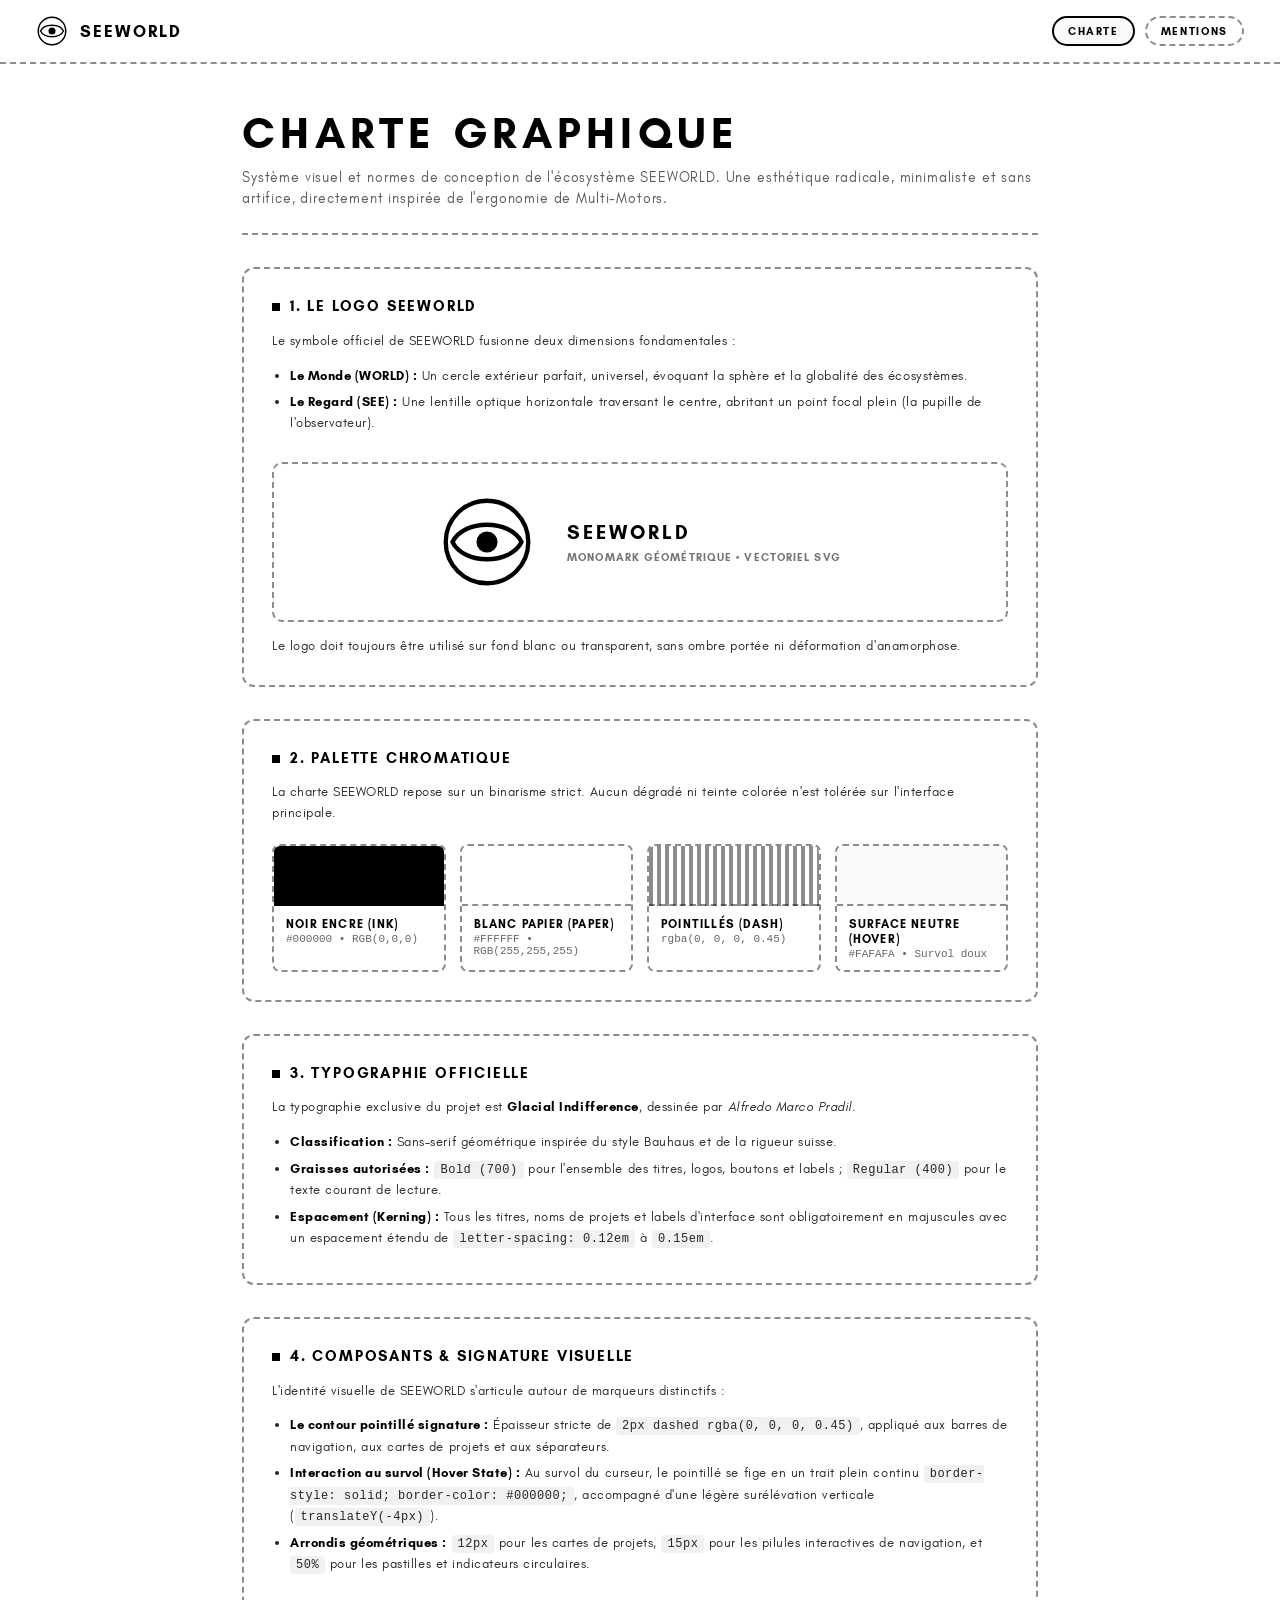
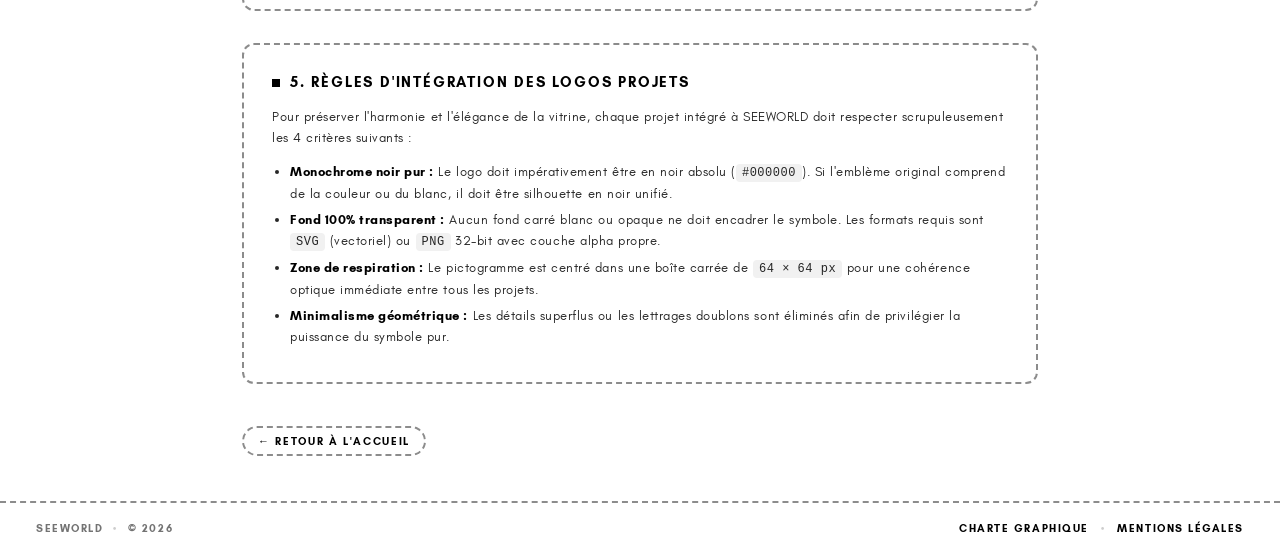
==== charte-graphique.html @ b2d37ffe "Refonte logo SeeWorld minimaliste, suppression mentions tom-bigot hors cartes, creation mentions leg" ====
<!doctype html>
<html lang="fr">
<head>
  <meta charset="utf-8">
  <meta name="viewport" content="width=device-width, initial-scale=1, viewport-fit=cover">
  <title>Charte Graphique — SEEWORLD</title>
  <meta name="description" content="Charte graphique et système de design officiel de la vitrine SEEWORLD : noir pur, blanc papier, typographie Glacial Indifference et logos monochromes.">
  <link rel="canonical" href="https://seeworld.fr/charte-graphique.html">
  <link rel="icon" type="image/svg+xml" href="favicon.svg">
  <meta property="og:title" content="Charte Graphique — SEEWORLD">
  <meta property="og:description" content="Système de design officiel SEEWORLD : noir pur, blanc papier, typographie et composants.">
  <meta property="og:url" content="https://seeworld.fr/charte-graphique.html">
  <meta property="og:type" content="article">
  <meta name="theme-color" content="#ffffff">
  <link rel="stylesheet" href="styles.css">
</head>
<body>

  <!-- ================= EN-TÊTE ================= -->
  <nav class="topnav" aria-label="Navigation">
    <a class="site-logo" href="index.html" aria-label="SEEWORLD — Retour à l'accueil">
      <img src="assets/logo-seeworld.svg" alt="SEEWORLD" width="32" height="32">
      <span class="site-name">SEEWORLD</span>
    </a>
    <div class="nav-group">
      <a class="nav-pill active" href="charte-graphique.html">Charte</a>
      <a class="nav-pill" href="mentions-legales.html">Mentions</a>
    </div>
  </nav>

  <!-- ================= CONTENU ================= -->
  <main class="prose-screen">

    <header class="page-head">
      <h1 class="page-title">Charte Graphique</h1>
      <p class="page-subtitle">Système visuel et normes de conception de l'écosystème SEEWORLD. Une esthétique radicale, minimaliste et sans artifice, directement inspirée de l'ergonomie de Multi-Motors.</p>
    </header>

    <!-- 01. Le Logo SEEWORLD -->
    <article class="prose-card">
      <h2>1. Le Logo SEEWORLD</h2>
      <p>Le symbole officiel de SEEWORLD fusionne deux dimensions fondamentales :</p>
      <ul>
        <li><strong>Le Monde (WORLD) :</strong> Un cercle extérieur parfait, universel, évoquant la sphère et la globalité des écosystèmes.</li>
        <li><strong>Le Regard (SEE) :</strong> Une lentille optique horizontale traversant le centre, abritant un point focal plein (la pupille de l'observateur).</li>
      </ul>
      <div class="logo-display">
        <img src="assets/logo-seeworld.svg" alt="Logo officiel SEEWORLD" width="96" height="96">
        <div>
          <div style="font-weight: 700; font-size: 20px; letter-spacing: 0.15em;">SEEWORLD</div>
          <div style="font-size: 11px; color: rgba(0,0,0,0.55); letter-spacing: 0.1em; margin-top: 4px;">MONOMARK GÉOMÉTRIQUE &bull; VECTORIEL SVG</div>
        </div>
      </div>
      <p>Le logo doit toujours être utilisé sur fond blanc ou transparent, sans ombre portée ni déformation d'anamorphose.</p>
    </article>

    <!-- 02. Palette chromatique -->
    <article class="prose-card">
      <h2>2. Palette Chromatique</h2>
      <p>La charte SEEWORLD repose sur un binarisme strict. Aucun dégradé ni teinte colorée n'est tolérée sur l'interface principale.</p>
      
      <div class="swatch-grid">
        <div class="swatch-item">
          <div class="swatch-color" style="background: #000000;"></div>
          <div class="swatch-meta">
            <span class="swatch-name">Noir Encre (Ink)</span>
            <span class="swatch-value">#000000 &bull; RGB(0,0,0)</span>
          </div>
        </div>
        <div class="swatch-item">
          <div class="swatch-color" style="background: #FFFFFF;"></div>
          <div class="swatch-meta">
            <span class="swatch-name">Blanc Papier (Paper)</span>
            <span class="swatch-value">#FFFFFF &bull; RGB(255,255,255)</span>
          </div>
        </div>
        <div class="swatch-item">
          <div class="swatch-color" style="background: repeating-linear-gradient(to right, rgba(0,0,0,0.45) 0 4px, transparent 4px 8px);"></div>
          <div class="swatch-meta">
            <span class="swatch-name">Pointillés (Dash)</span>
            <span class="swatch-value">rgba(0, 0, 0, 0.45)</span>
          </div>
        </div>
        <div class="swatch-item">
          <div class="swatch-color" style="background: #FAFAFA;"></div>
          <div class="swatch-meta">
            <span class="swatch-name">Surface Neutre (Hover)</span>
            <span class="swatch-value">#FAFAFA &bull; Survol doux</span>
          </div>
        </div>
      </div>
    </article>

    <!-- 03. Typographie -->
    <article class="prose-card">
      <h2>3. Typographie Officielle</h2>
      <p>La typographie exclusive du projet est <strong>Glacial Indifference</strong>, dessinée par <em>Alfredo Marco Pradil</em>.</p>
      <ul>
        <li><strong>Classification :</strong> Sans-serif géométrique inspirée du style Bauhaus et de la rigueur suisse.</li>
        <li><strong>Graisses autorisées :</strong> <code>Bold (700)</code> pour l'ensemble des titres, logos, boutons et labels ; <code>Regular (400)</code> pour le texte courant de lecture.</li>
        <li><strong>Espacement (Kerning) :</strong> Tous les titres, noms de projets et labels d'interface sont obligatoirement en majuscules avec un espacement étendu de <code>letter-spacing: 0.12em</code> à <code>0.15em</code>.</li>
      </ul>
    </article>

    <!-- 04. Composants & Signature Visuelle -->
    <article class="prose-card">
      <h2>4. Composants &amp; Signature Visuelle</h2>
      <p>L'identité visuelle de SEEWORLD s'articule autour de marqueurs distinctifs :</p>
      <ul>
        <li><strong>Le contour pointillé signature :</strong> Épaisseur stricte de <code>2px dashed rgba(0, 0, 0, 0.45)</code>, appliqué aux barres de navigation, aux cartes de projets et aux séparateurs.</li>
        <li><strong>Interaction au survol (Hover State) :</strong> Au survol du curseur, le pointillé se fige en un trait plein continu <code>border-style: solid; border-color: #000000;</code>, accompagné d'une légère surélévation verticale (<code>translateY(-4px)</code>).</li>
        <li><strong>Arrondis géométriques :</strong> 
          <code>12px</code> pour les cartes de projets, 
          <code>15px</code> pour les pilules interactives de navigation, 
          et <code>50%</code> pour les pastilles et indicateurs circulaires.
        </li>
      </ul>
    </article>

    <!-- 05. Règle d'intégration des Logos de projets -->
    <article class="prose-card">
      <h2>5. Règles d'intégration des Logos Projets</h2>
      <p>Pour préserver l'harmonie et l'élégance de la vitrine, chaque projet intégré à SEEWORLD doit respecter scrupuleusement les 4 critères suivants :</p>
      <ul>
        <li><strong>Monochrome noir pur :</strong> Le logo doit impérativement être en noir absolu (<code>#000000</code>). Si l'emblème original comprend de la couleur ou du blanc, il doit être silhouette en noir unifié.</li>
        <li><strong>Fond 100% transparent :</strong> Aucun fond carré blanc ou opaque ne doit encadrer le symbole. Les formats requis sont <code>SVG</code> (vectoriel) ou <code>PNG</code> 32-bit avec couche alpha propre.</li>
        <li><strong>Zone de respiration :</strong> Le pictogramme est centré dans une boîte carrée de <code>64 &times; 64 px</code> pour une cohérence optique immédiate entre tous les projets.</li>
        <li><strong>Minimalisme géométrique :</strong> Les détails superflus ou les lettrages doublons sont éliminés afin de privilégier la puissance du symbole pur.</li>
      </ul>
    </article>

    <div class="back-row">
      <a class="nav-pill" href="index.html">&larr; Retour à l'accueil</a>
    </div>

  </main>

  <!-- ================= PIED DE PAGE ================= -->
  <footer class="foot">
    <div class="foot-brand">
      <span>SEEWORLD</span>
      <span class="foot-sep">&bull;</span>
      <span>&copy; 2026</span>
    </div>
    <div class="foot-links">
      <a href="charte-graphique.html">Charte graphique</a>
      <span class="foot-sep">&bull;</span>
      <a href="mentions-legales.html">Mentions légales</a>
    </div>
  </footer>

</body>
</html>
---- styles.css ----
/* ==========================================================================
   SEEWORLD — Showcase
   Minimalisme direct inspiré de multi-motors.fr
   Noir sur blanc, typographie Glacial Indifference, pointillés 2 px signatures
   et vitrine directe des projets par leurs logos cliquables.
   ========================================================================== */

@font-face {
  font-family: "Glacial Indifference";
  font-weight: 400;
  font-style: normal;
  font-display: swap;
  src: url("./fonts/glacial-indifference-400.woff2") format("woff2"),
       url("/fonts/glacial-indifference-400.woff2") format("woff2");
}

@font-face {
  font-family: "Glacial Indifference";
  font-weight: 400;
  font-style: italic;
  font-display: swap;
  src: url("./fonts/glacial-indifference-400italic.woff2") format("woff2"),
       url("/fonts/glacial-indifference-400italic.woff2") format("woff2");
}

@font-face {
  font-family: "Glacial Indifference";
  font-weight: 700;
  font-style: normal;
  font-display: swap;
  src: url("./fonts/glacial-indifference-700.woff2") format("woff2"),
       url("/fonts/glacial-indifference-700.woff2") format("woff2");
}

:root {
  --paper: #ffffff;
  --ink: #000000;
  --dash: rgba(0, 0, 0, 0.45);
  --font: "Glacial Indifference", "Century Gothic", "Futura", "Trebuchet MS", sans-serif;
  color-scheme: light;
}

*, *::before, *::after {
  box-sizing: border-box;
}

html {
  -webkit-text-size-adjust: 100%;
  scroll-behavior: smooth;
}

body {
  margin: 0;
  overflow-x: clip;
  background: var(--paper);
  color: var(--ink);
  font: 700 14px/1.3 var(--font);
  min-height: 100vh;
  min-height: 100svh;
  display: flex;
  flex-direction: column;
  -webkit-font-smoothing: antialiased;
}

a {
  color: inherit;
  text-decoration: none;
}

/* ---------- EN-TÊTE (Style Multi-Motors) ---------- */
.topnav {
  display: flex;
  align-items: center;
  justify-content: space-between;
  height: 64px;
  padding: 0 clamp(16px, 3vw, 36px);
  border-bottom: 2px dashed var(--dash);
  background: var(--paper);
  position: sticky;
  top: 0;
  z-index: 50;
}

.site-logo {
  display: flex;
  align-items: center;
  gap: 12px;
  text-decoration: none;
}

.site-logo img {
  width: 32px;
  height: 32px;
  display: block;
}

.site-name {
  font: 700 17px/1 var(--font);
  letter-spacing: 0.12em;
  text-transform: uppercase;
  color: var(--ink);
}

.nav-group {
  display: flex;
  align-items: center;
  gap: 10px;
}

.nav-pill {
  display: inline-flex;
  align-items: center;
  height: 30px;
  padding: 0 14px;
  border: 2px dashed var(--dash);
  border-radius: 15px;
  font: 700 11px var(--font);
  letter-spacing: 0.15em;
  text-transform: uppercase;
  color: var(--ink);
  background: transparent;
  transition: border-color 0.2s, background-color 0.2s, border-style 0.2s;
}

.nav-pill:hover,
.nav-pill.active {
  border-style: solid;
  border-color: var(--ink);
  background: #fafafa;
}

/* ---------- SECTION CENTRALE ---------- */
.screen {
  flex: 1;
  display: flex;
  flex-direction: column;
  align-items: center;
  justify-content: center;
  padding: clamp(24px, 5vh, 60px) 20px;
  width: 100%;
  max-width: 960px;
  margin: 0 auto;
}

.home-head {
  display: flex;
  flex-direction: column;
  align-items: center;
  text-align: center;
  margin-bottom: clamp(28px, 5vh, 48px);
}

.big-title {
  margin: 0;
  font: 700 clamp(40px, min(8vw, 10vh), 76px)/1.08 var(--font);
  letter-spacing: 0.12em;
  text-transform: uppercase;
  color: var(--ink);
}

/* ---------- VITRINE DES LOGOS CLIQUABLES ---------- */
.showcase {
  width: 100%;
  display: flex;
  flex-wrap: wrap;
  justify-content: center;
  gap: clamp(14px, 2vw, 22px);
}

.logo-card {
  flex: 0 1 calc(25% - 18px);
  min-width: 180px;
  display: flex;
  flex-direction: column;
  align-items: center;
  justify-content: center;
  padding: 24px 14px 18px;
  min-height: 154px;
  border: 2px dashed var(--dash);
  border-radius: 12px;
  background: var(--paper);
  text-decoration: none;
  cursor: pointer;
  position: relative;
  transition: transform 0.2s cubic-bezier(0.16, 1, 0.3, 1),
              border-color 0.2s ease,
              border-style 0.2s ease,
              box-shadow 0.2s ease;
}

.logo-card:hover {
  transform: translateY(-4px);
  border-style: solid;
  border-color: var(--ink);
  box-shadow: 0 8px 24px rgba(0, 0, 0, 0.08);
}

.logo-img {
  width: 64px;
  height: 64px;
  display: flex;
  align-items: center;
  justify-content: center;
  margin-bottom: 14px;
}

.logo-img img,
.logo-img svg {
  max-width: 100%;
  max-height: 100%;
  object-fit: contain;
  display: block;
  transition: transform 0.2s ease;
}

.logo-card:hover .logo-img img,
.logo-card:hover .logo-img svg {
  transform: scale(1.08);
}

.logo-name {
  margin: 0;
  font: 700 12px/1.2 var(--font);
  letter-spacing: 0.12em;
  text-transform: uppercase;
  color: var(--ink);
  text-align: center;
}

.logo-ext {
  position: absolute;
  top: 8px;
  right: 10px;
  font-size: 11px;
  color: rgba(0, 0, 0, 0.35);
  transition: color 0.2s, transform 0.2s;
}

.logo-card:hover .logo-ext {
  color: var(--ink);
  transform: translate(1px, -1px);
}

/* ---------- PIED DE PAGE ---------- */
.foot {
  border-top: 2px dashed var(--dash);
  padding: 18px clamp(16px, 3vw, 36px);
  display: flex;
  align-items: center;
  justify-content: space-between;
  gap: 16px;
  font: 700 11px var(--font);
  letter-spacing: 0.14em;
  text-transform: uppercase;
  color: rgba(0, 0, 0, 0.55);
}

.foot-brand {
  display: flex;
  align-items: center;
  gap: 10px;
}

.foot-links {
  display: flex;
  align-items: center;
  gap: 12px;
  flex-wrap: wrap;
}

.foot-sep {
  opacity: 0.35;
}

.foot a {
  color: var(--ink);
  transition: opacity 0.2s;
}

.foot a:hover {
  opacity: 0.6;
  text-decoration: none;
}

/* ---------- PAGES DE CONTENU (Mentions, Charte) ---------- */
.prose-screen {
  flex: 1;
  width: 100%;
  max-width: 860px;
  margin: 0 auto;
  padding: clamp(32px, 5vh, 64px) clamp(16px, 4vw, 32px);
  display: flex;
  flex-direction: column;
  gap: 32px;
}

.page-head {
  border-bottom: 2px dashed var(--dash);
  padding-bottom: 24px;
}

.page-title {
  margin: 0 0 10px;
  font: 700 clamp(30px, 5vw, 44px)/1.1 var(--font);
  letter-spacing: 0.12em;
  text-transform: uppercase;
  color: var(--ink);
}

.page-subtitle {
  margin: 0;
  font: 400 14px/1.5 var(--font);
  letter-spacing: 0.06em;
  color: rgba(0, 0, 0, 0.65);
}

.prose-card {
  border: 2px dashed var(--dash);
  border-radius: 12px;
  padding: clamp(20px, 3vw, 28px);
  background: var(--paper);
  display: flex;
  flex-direction: column;
  gap: 14px;
}

.prose-card h2 {
  margin: 0;
  font: 700 15px/1.3 var(--font);
  letter-spacing: 0.12em;
  text-transform: uppercase;
  color: var(--ink);
  display: flex;
  align-items: center;
  gap: 10px;
}

.prose-card h2::before {
  content: "";
  display: inline-block;
  width: 8px;
  height: 8px;
  background: var(--ink);
}

.prose-card p {
  margin: 0;
  font: 400 13px/1.6 var(--font);
  letter-spacing: 0.04em;
  color: rgba(0, 0, 0, 0.85);
}

.prose-card ul {
  margin: 0;
  padding-left: 18px;
  font: 400 13px/1.6 var(--font);
  letter-spacing: 0.04em;
  color: rgba(0, 0, 0, 0.85);
}

.prose-card li {
  margin-bottom: 6px;
}

.prose-card strong {
  font-weight: 700;
  color: var(--ink);
}

.prose-card code {
  font-family: ui-monospace, SFMono-Regular, Consolas, monospace;
  background: #f1f1f1;
  padding: 2px 6px;
  border-radius: 4px;
  font-size: 12px;
}

/* Swatches pour la charte */
.swatch-grid {
  display: grid;
  grid-template-columns: repeat(auto-fit, minmax(160px, 1fr));
  gap: 14px;
  margin-top: 6px;
}

.swatch-item {
  border: 2px dashed var(--dash);
  border-radius: 8px;
  overflow: hidden;
  background: var(--paper);
}

.swatch-color {
  height: 60px;
  width: 100%;
  border-bottom: 2px dashed var(--dash);
}

.swatch-meta {
  padding: 10px 12px;
  display: flex;
  flex-direction: column;
  gap: 2px;
}

.swatch-name {
  font: 700 12px var(--font);
  letter-spacing: 0.1em;
  text-transform: uppercase;
}

.swatch-value {
  font: 400 11px ui-monospace, monospace;
  color: rgba(0, 0, 0, 0.6);
}

/* Preview de logo dans la charte */
.logo-display {
  display: flex;
  align-items: center;
  justify-content: center;
  gap: 32px;
  padding: 30px;
  border: 2px dashed var(--dash);
  border-radius: 10px;
  margin-top: 8px;
}

/* Bouton retour */
.back-row {
  display: flex;
  justify-content: flex-start;
  margin-top: 10px;
}

/* ---------- RESPONSIVE ---------- */
@media (max-width: 860px) {
  .logo-card {
    flex: 0 1 calc(33.333% - 16px);
  }
}

@media (max-width: 600px) {
  .showcase {
    gap: 12px;
  }
  .logo-card {
    flex: 0 1 calc(50% - 8px);
    min-width: 140px;
  }
}

@media (max-width: 480px) {
  .logo-card {
    min-height: 136px;
    padding: 18px 10px 14px;
  }
  .logo-img {
    width: 52px;
    height: 52px;
    margin-bottom: 10px;
  }
  .logo-name {
    font-size: 11px;
  }
  .foot {
    flex-direction: column;
    gap: 8px;
    text-align: center;
  }
}
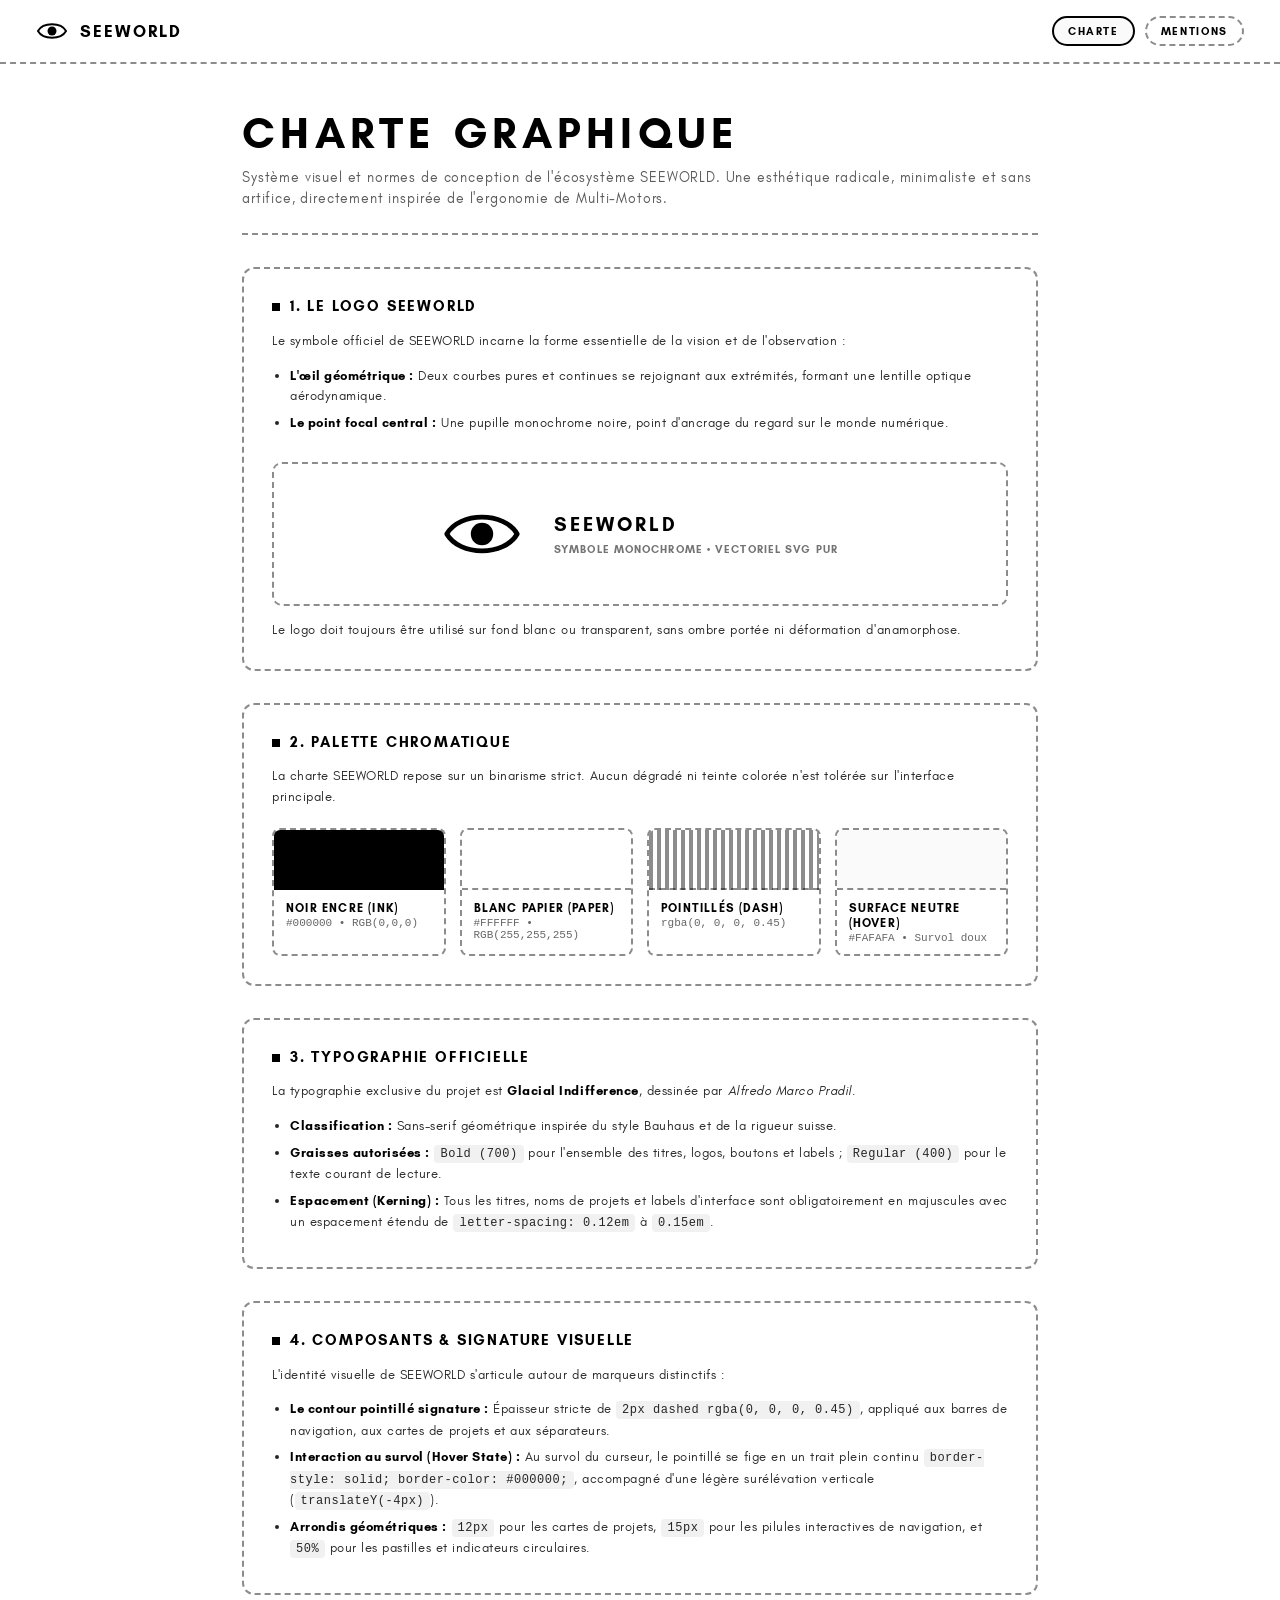
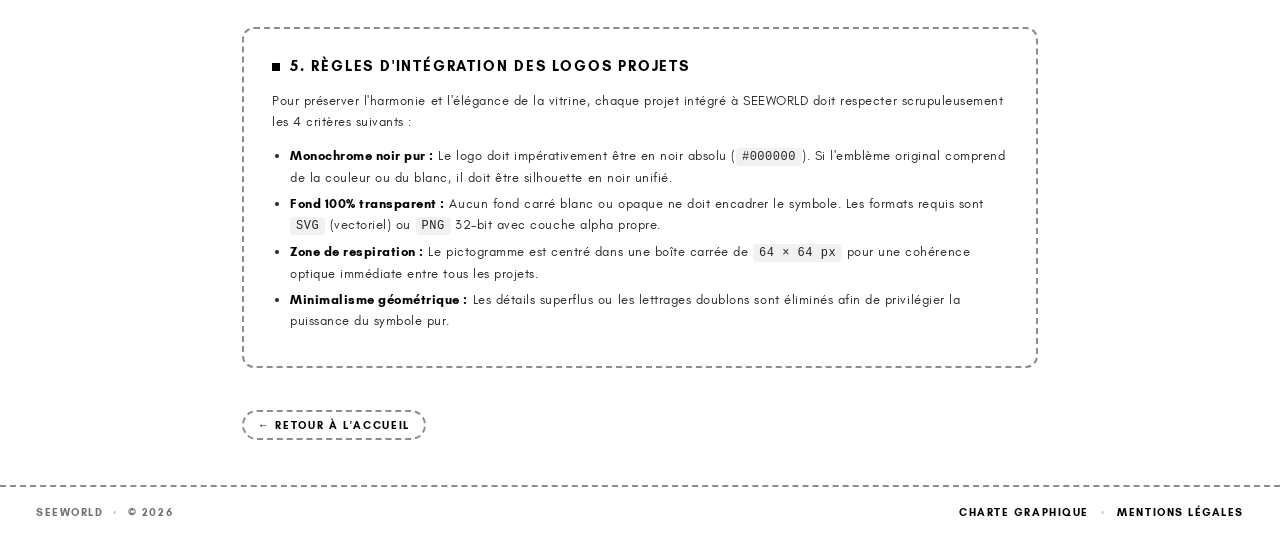
==== commit 5830cbff: "Ultra-simplification du logo SeeWorld (oeil minimaliste pur), correction des liens absolus et regles" ====
--- a/charte-graphique.html
+++ b/charte-graphique.html
@@ -18,13 +18,13 @@
 
   <!-- ================= EN-TÊTE ================= -->
   <nav class="topnav" aria-label="Navigation">
-    <a class="site-logo" href="index.html" aria-label="SEEWORLD — Retour à l'accueil">
+    <a class="site-logo" href="/" aria-label="SEEWORLD — Retour à l'accueil">
       <img src="assets/logo-seeworld.svg" alt="SEEWORLD" width="32" height="32">
       <span class="site-name">SEEWORLD</span>
     </a>
     <div class="nav-group">
-      <a class="nav-pill active" href="charte-graphique.html">Charte</a>
-      <a class="nav-pill" href="mentions-legales.html">Mentions</a>
+      <a class="nav-pill active" href="/charte-graphique.html">Charte</a>
+      <a class="nav-pill" href="/mentions-legales.html">Mentions</a>
     </div>
   </nav>
 
@@ -39,16 +39,16 @@
     <!-- 01. Le Logo SEEWORLD -->
     <article class="prose-card">
       <h2>1. Le Logo SEEWORLD</h2>
-      <p>Le symbole officiel de SEEWORLD fusionne deux dimensions fondamentales :</p>
+      <p>Le symbole officiel de SEEWORLD incarne la forme essentielle de la vision et de l'observation :</p>
       <ul>
-        <li><strong>Le Monde (WORLD) :</strong> Un cercle extérieur parfait, universel, évoquant la sphère et la globalité des écosystèmes.</li>
-        <li><strong>Le Regard (SEE) :</strong> Une lentille optique horizontale traversant le centre, abritant un point focal plein (la pupille de l'observateur).</li>
+        <li><strong>L'œil géométrique :</strong> Deux courbes pures et continues se rejoignant aux extrémités, formant une lentille optique aérodynamique.</li>
+        <li><strong>Le point focal central :</strong> Une pupille monochrome noire, point d'ancrage du regard sur le monde numérique.</li>
       </ul>
       <div class="logo-display">
-        <img src="assets/logo-seeworld.svg" alt="Logo officiel SEEWORLD" width="96" height="96">
+        <img src="assets/logo-seeworld.svg" alt="Logo officiel SEEWORLD" width="80" height="80">
         <div>
           <div style="font-weight: 700; font-size: 20px; letter-spacing: 0.15em;">SEEWORLD</div>
-          <div style="font-size: 11px; color: rgba(0,0,0,0.55); letter-spacing: 0.1em; margin-top: 4px;">MONOMARK GÉOMÉTRIQUE &bull; VECTORIEL SVG</div>
+          <div style="font-size: 11px; color: rgba(0,0,0,0.55); letter-spacing: 0.1em; margin-top: 4px;">SYMBOLE MONOCHROME &bull; VECTORIEL SVG PUR</div>
         </div>
       </div>
       <p>Le logo doit toujours être utilisé sur fond blanc ou transparent, sans ombre portée ni déformation d'anamorphose.</p>
@@ -130,7 +130,7 @@
     </article>
 
     <div class="back-row">
-      <a class="nav-pill" href="index.html">&larr; Retour à l'accueil</a>
+      <a class="nav-pill" href="/">&larr; Retour à l'accueil</a>
     </div>
 
   </main>
@@ -143,9 +143,9 @@
       <span>&copy; 2026</span>
     </div>
     <div class="foot-links">
-      <a href="charte-graphique.html">Charte graphique</a>
+      <a href="/charte-graphique.html">Charte graphique</a>
       <span class="foot-sep">&bull;</span>
-      <a href="mentions-legales.html">Mentions légales</a>
+      <a href="/mentions-legales.html">Mentions légales</a>
     </div>
   </footer>
 
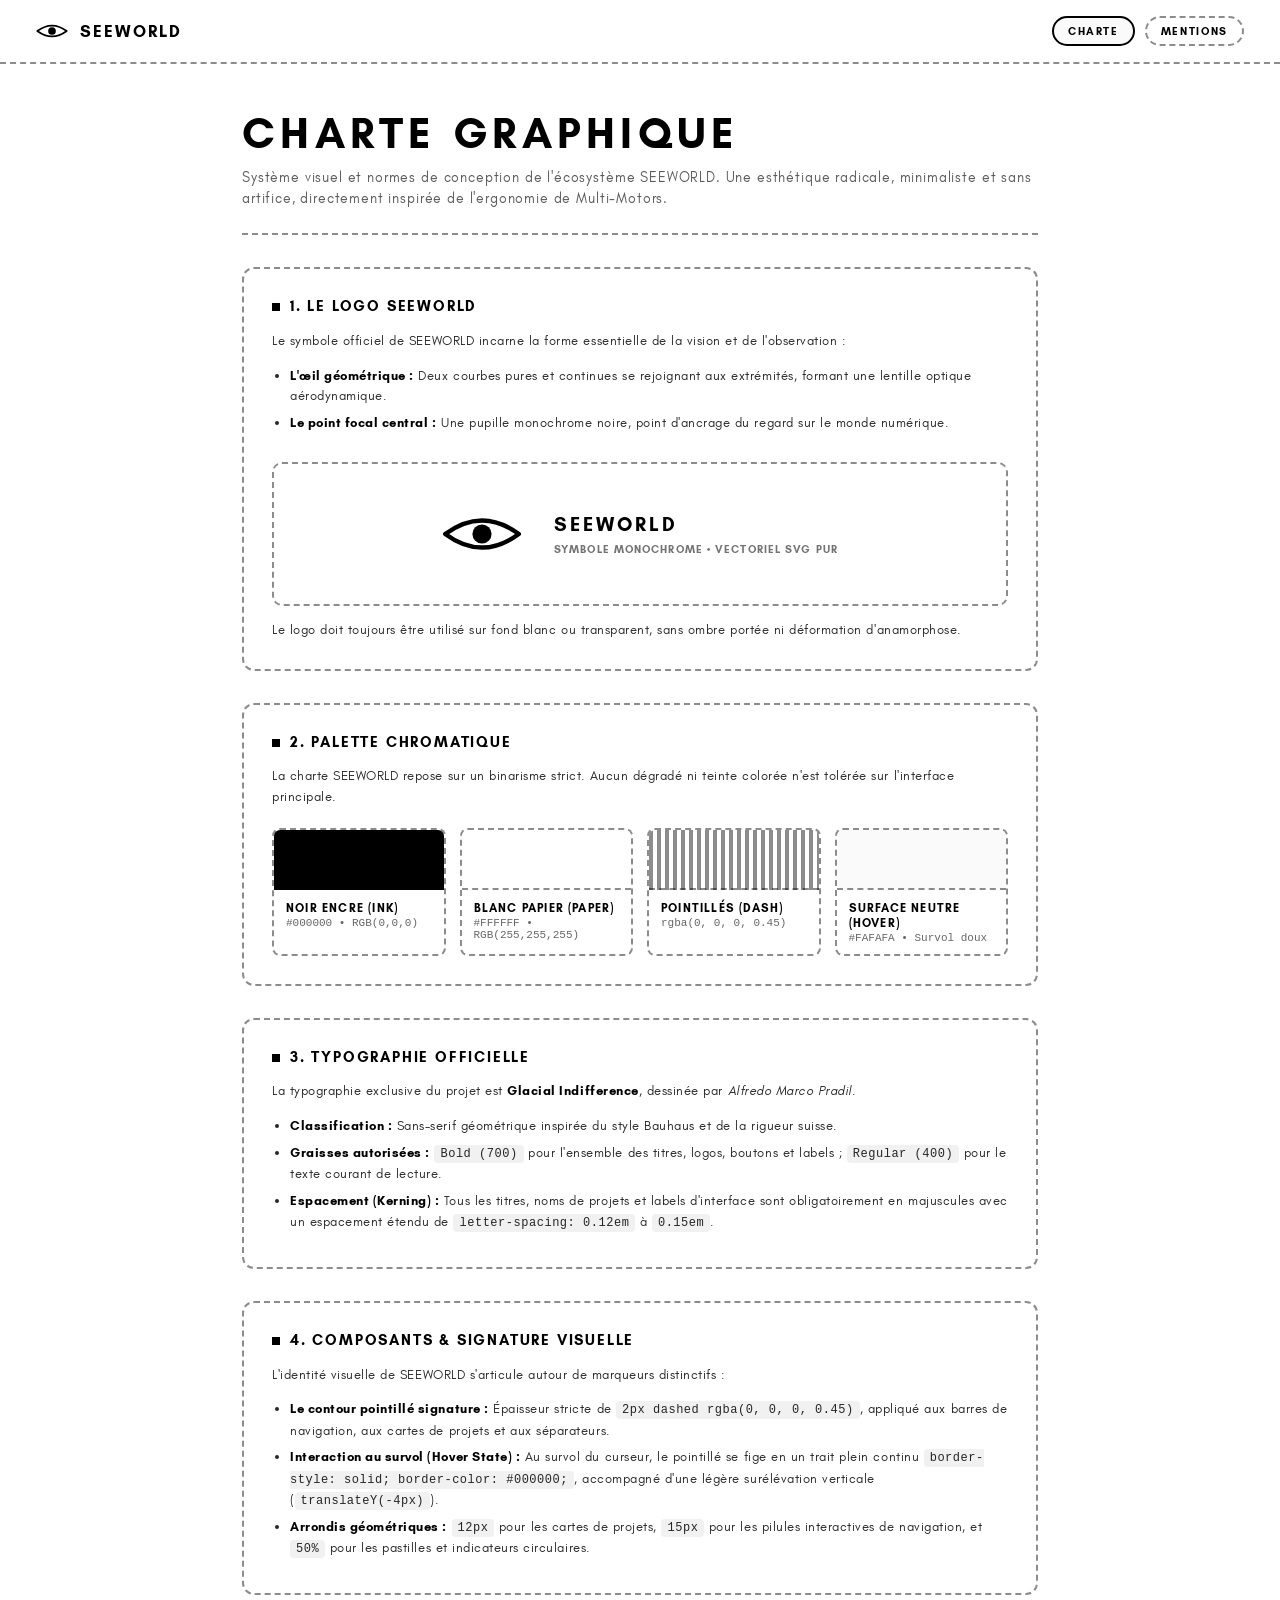
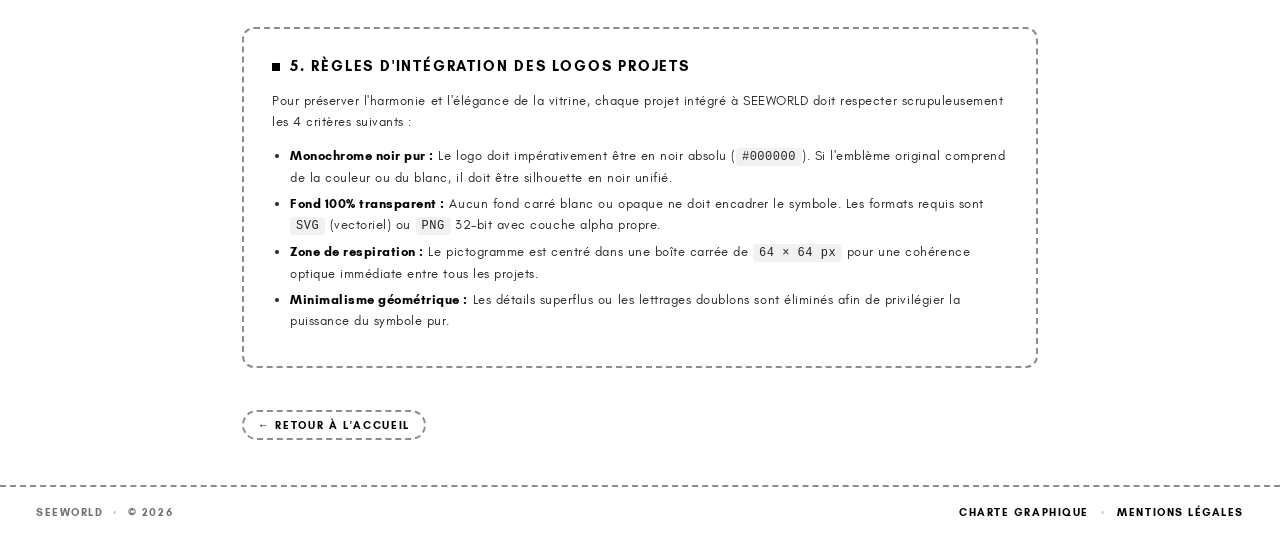
==== commit 6bea4cda: "Nouveau logo SeeWorld minimaliste : lentille epuree aux courbes horizontales tendues et pupille dens" ====
--- a/charte-graphique.html
+++ b/charte-graphique.html
@@ -12,14 +12,14 @@
   <meta property="og:url" content="https://seeworld.fr/charte-graphique.html">
   <meta property="og:type" content="article">
   <meta name="theme-color" content="#ffffff">
-  <link rel="stylesheet" href="styles.css">
+  <link rel="stylesheet" href="styles.css?v=20261107">
 </head>
 <body>
 
   <!-- ================= EN-TÊTE ================= -->
   <nav class="topnav" aria-label="Navigation">
     <a class="site-logo" href="/" aria-label="SEEWORLD — Retour à l'accueil">
-      <img src="assets/logo-seeworld.svg" alt="SEEWORLD" width="32" height="32">
+      <img src="assets/logo-seeworld.svg?v=3" alt="SEEWORLD" width="32" height="32">
       <span class="site-name">SEEWORLD</span>
     </a>
     <div class="nav-group">
